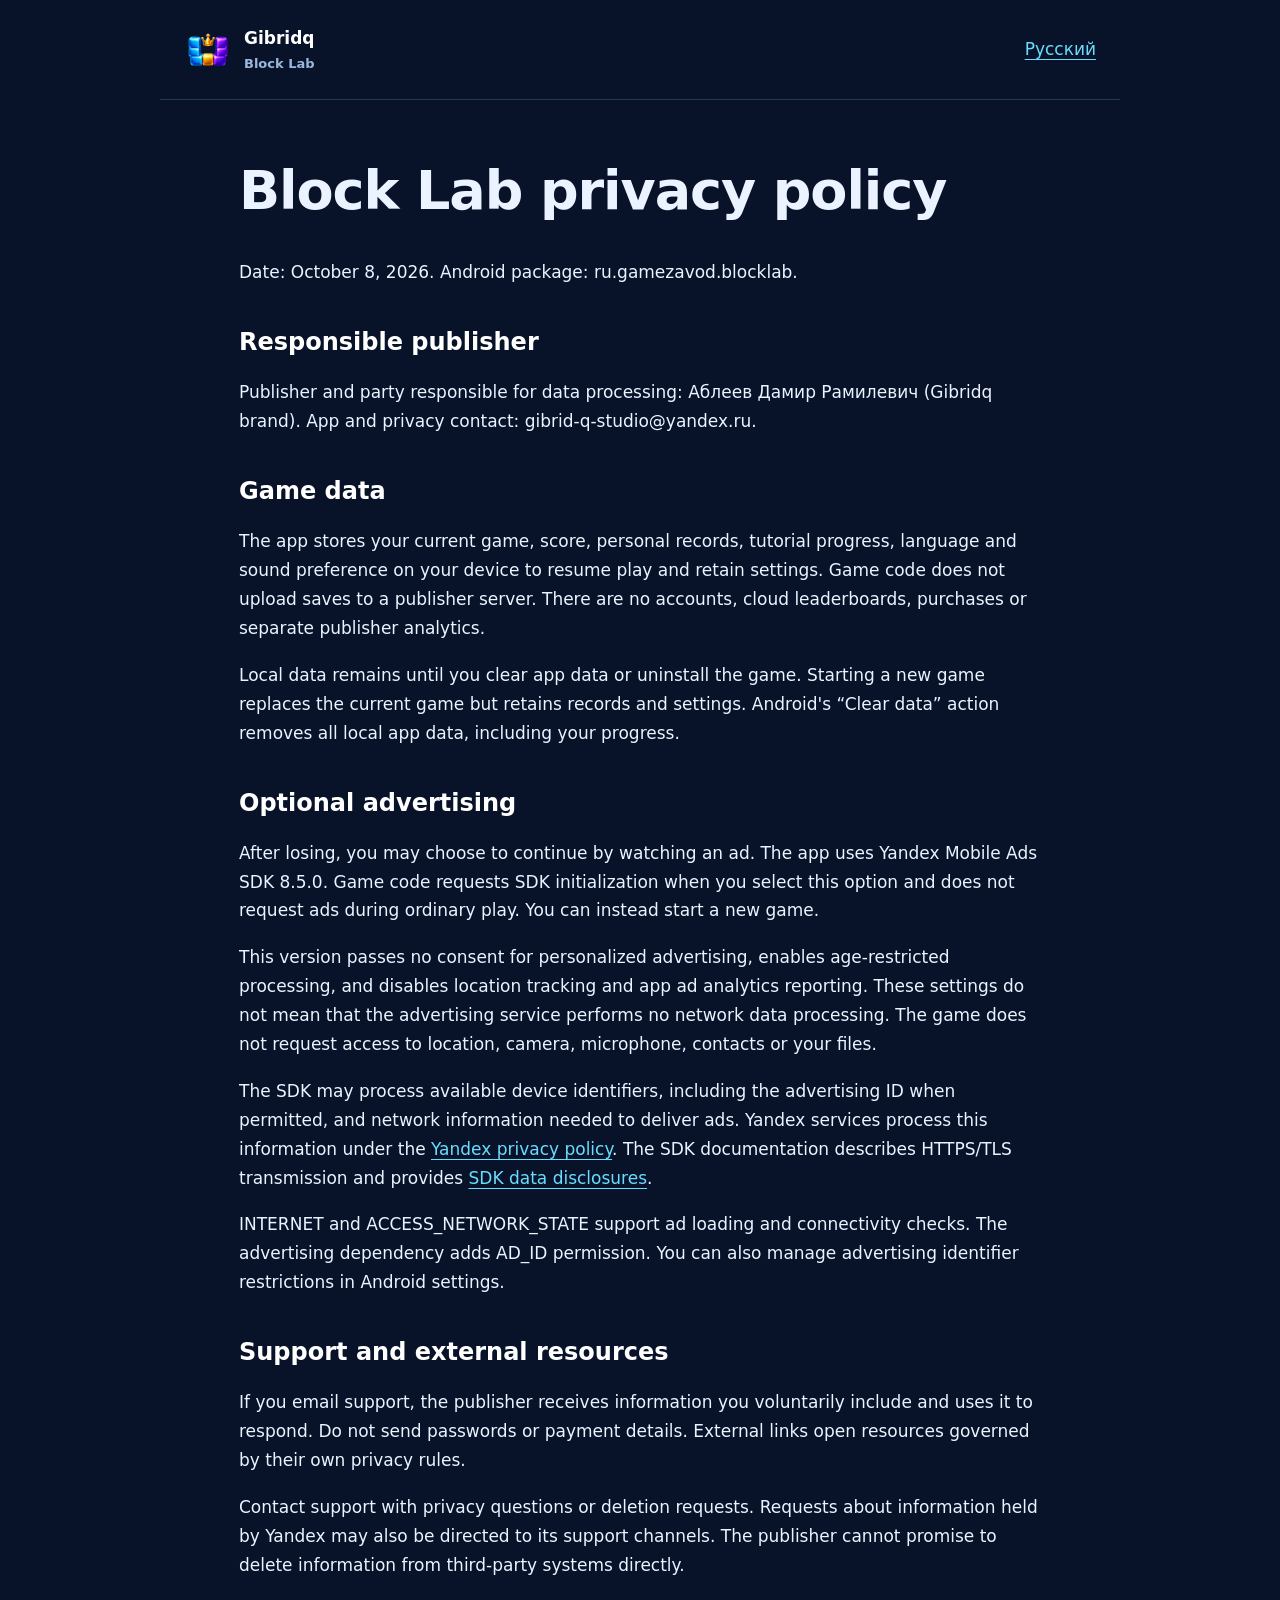
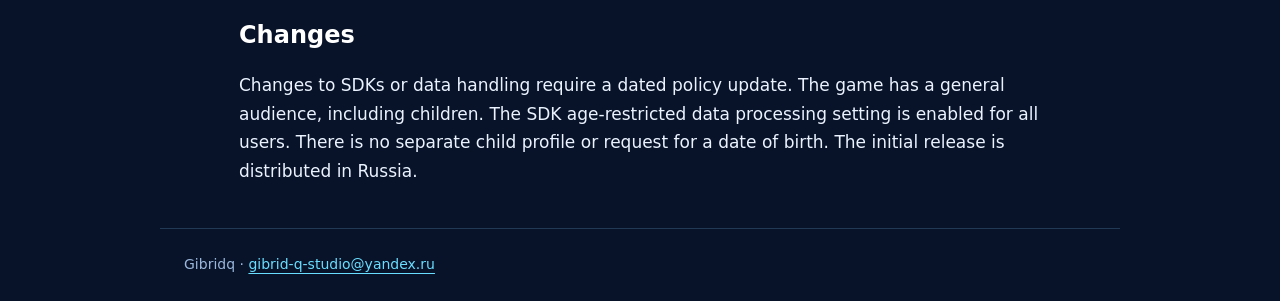
==== privacy-en.html @ aede2caa "Publish Block Lab support site and RU/EN privacy policy" ====
<!doctype html>
<html lang="en"><head><meta charset="utf-8"><meta name="viewport" content="width=device-width,initial-scale=1">
<title>Privacy policy · Gibridq</title><meta name="description" content="Block Lab by Gibridq: support and privacy policy.">
<link rel="icon" href="icon.png"><link rel="stylesheet" href="style.css"></head>
<body><header><a class="brand" href="index.html"><img src="icon.png" alt="" width="48" height="48"><span>Gibridq <small>Block Lab</small></span></a>
<nav><a href="privacy-ru.html">Русский</a></nav></header><main><h1>Block Lab privacy policy</h1>
<p>Date: October 8, 2026. Android package: ru.gamezavod.blocklab.</p>
<h2>Responsible publisher</h2>
<p>Publisher and party responsible for data processing: Аблеев Дамир Рамилевич (Gibridq brand). App and privacy contact: gibrid-q-studio@yandex.ru.</p>
<h2>Game data</h2>
<p>The app stores your current game, score, personal records, tutorial progress, language and sound preference on your device to resume play and retain settings. Game code does not upload saves to a publisher server. There are no accounts, cloud leaderboards, purchases or separate publisher analytics.</p>
<p>Local data remains until you clear app data or uninstall the game. Starting a new game replaces the current game but retains records and settings. Android&#x27;s “Clear data” action removes all local app data, including your progress.</p>
<h2>Optional advertising</h2>
<p>After losing, you may choose to continue by watching an ad. The app uses Yandex Mobile Ads SDK 8.5.0. Game code requests SDK initialization when you select this option and does not request ads during ordinary play. You can instead start a new game.</p>
<p>This version passes no consent for personalized advertising, enables age-restricted processing, and disables location tracking and app ad analytics reporting. These settings do not mean that the advertising service performs no network data processing. The game does not request access to location, camera, microphone, contacts or your files.</p>
<p>The SDK may process available device identifiers, including the advertising ID when permitted, and network information needed to deliver ads. Yandex services process this information under the <a href="https://yandex.com/legal/confidential/">Yandex privacy policy</a>. The SDK documentation describes HTTPS/TLS transmission and provides <a href="https://ads.yandex.com/helpcenter/en/dev/android/app-privacy-android">SDK data disclosures</a>.</p>
<p>INTERNET and ACCESS_NETWORK_STATE support ad loading and connectivity checks. The advertising dependency adds AD_ID permission. You can also manage advertising identifier restrictions in Android settings.</p>
<h2>Support and external resources</h2>
<p>If you email support, the publisher receives information you voluntarily include and uses it to respond. Do not send passwords or payment details. External links open resources governed by their own privacy rules.</p>
<p>Contact support with privacy questions or deletion requests. Requests about information held by Yandex may also be directed to its support channels. The publisher cannot promise to delete information from third-party systems directly.</p>
<h2>Changes</h2>
<p>Changes to SDKs or data handling require a dated policy update. The game has a general audience, including children. The SDK age-restricted data processing setting is enabled for all users. There is no separate child profile or request for a date of birth. The initial release is distributed in Russia.</p></main>
<footer>Gibridq · <a href="mailto:gibrid-q-studio@yandex.ru">gibrid-q-studio@yandex.ru</a></footer></body></html>
---- style.css ----
*{box-sizing:border-box}html{color-scheme:dark}body{margin:0;background:#081329;color:#eaf3ff;font:17px/1.7 system-ui,sans-serif}header,main,footer{max-width:960px;margin:auto;padding:24px}header{display:flex;justify-content:space-between;align-items:center;gap:16px;border-bottom:1px solid #213955}.brand{display:flex;align-items:center;gap:12px;text-decoration:none;color:#fff;font-weight:750}.brand img{border-radius:12px}.brand small{display:block;color:#9ab7dc;font-size:13px}a{color:#69ddff;text-underline-offset:4px;overflow-wrap:anywhere}a:hover{color:#fff}a:focus-visible{outline:3px solid #ffcf58;outline-offset:5px;border-radius:4px}main{max-width:850px}h1{font-size:clamp(30px,5vw,54px);line-height:1.15;letter-spacing:-.02em}h2{font-size:24px;line-height:1.3;margin-top:40px;color:#fff}p{margin:18px 0}section{margin-bottom:40px}.hero{text-align:center;padding:30px 0}.hero img{border-radius:36px;box-shadow:0 0 60px #00c7ff24}.eyebrow{color:#79ddff;font-size:14px;letter-spacing:.08em}.button{display:inline-block;border:1px solid #395e86;background:#12264b;border-radius:14px;padding:12px 18px;margin:4px 4px 4px 0;text-decoration:none}footer{border-top:1px solid #213955;color:#9ab7dc;font-size:14px}@media(max-width:520px){header,main,footer{padding:20px}body{font-size:16px}h2{font-size:21px}.hero img{width:150px;height:150px}}
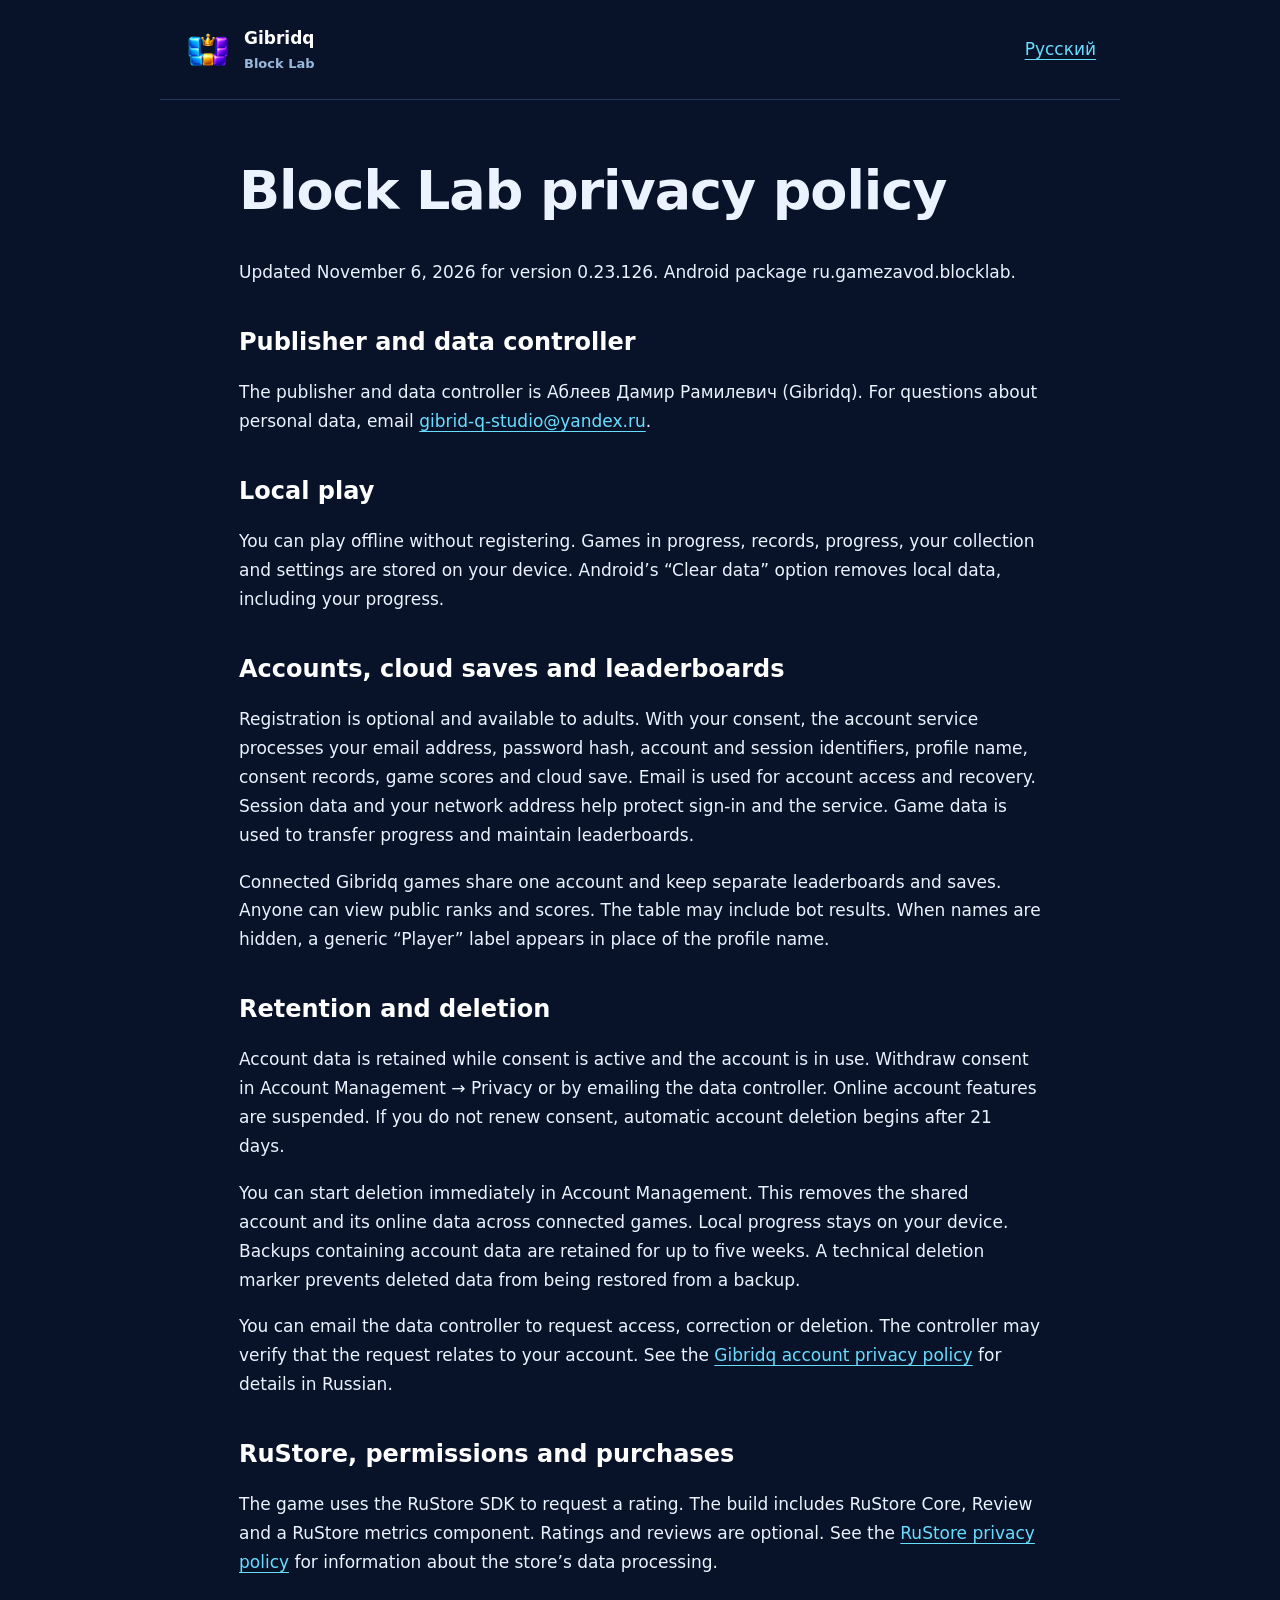
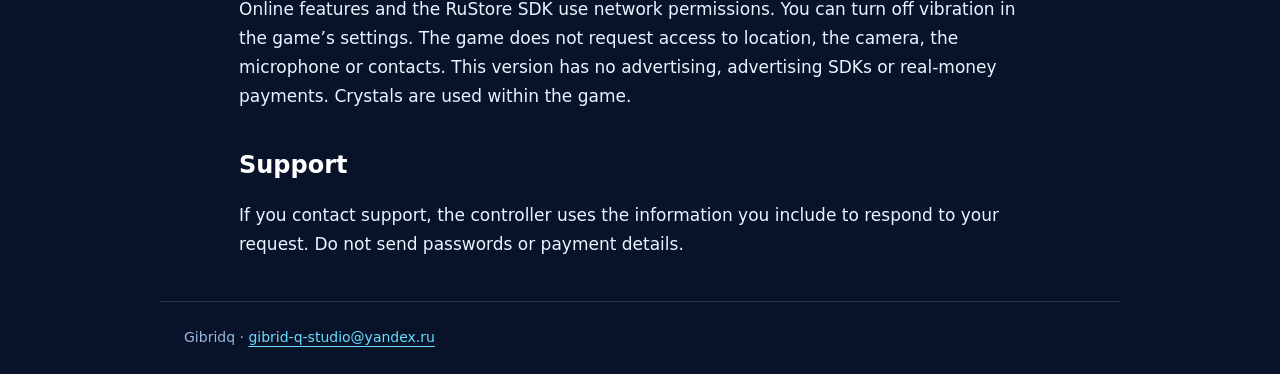
==== commit 40d34612: "Update Block Lab release gallery and privacy policy" ====
--- a/privacy-en.html
+++ b/privacy-en.html
@@ -1,23 +1,24 @@
-<!doctype html>
-<html lang="en"><head><meta charset="utf-8"><meta name="viewport" content="width=device-width,initial-scale=1">
-<title>Privacy policy · Gibridq</title><meta name="description" content="Block Lab by Gibridq: support and privacy policy.">
-<link rel="icon" href="icon.png"><link rel="stylesheet" href="style.css"></head>
-<body><header><a class="brand" href="index.html"><img src="icon.png" alt="" width="48" height="48"><span>Gibridq <small>Block Lab</small></span></a>
-<nav><a href="privacy-ru.html">Русский</a></nav></header><main><h1>Block Lab privacy policy</h1>
-<p>Date: October 8, 2026. Android package: ru.gamezavod.blocklab.</p>
-<h2>Responsible publisher</h2>
-<p>Publisher and party responsible for data processing: Аблеев Дамир Рамилевич (Gibridq brand). App and privacy contact: gibrid-q-studio@yandex.ru.</p>
-<h2>Game data</h2>
-<p>The app stores your current game, score, personal records, tutorial progress, language and sound preference on your device to resume play and retain settings. Game code does not upload saves to a publisher server. There are no accounts, cloud leaderboards, purchases or separate publisher analytics.</p>
-<p>Local data remains until you clear app data or uninstall the game. Starting a new game replaces the current game but retains records and settings. Android&#x27;s “Clear data” action removes all local app data, including your progress.</p>
-<h2>Optional advertising</h2>
-<p>After losing, you may choose to continue by watching an ad. The app uses Yandex Mobile Ads SDK 8.5.0. Game code requests SDK initialization when you select this option and does not request ads during ordinary play. You can instead start a new game.</p>
-<p>This version passes no consent for personalized advertising, enables age-restricted processing, and disables location tracking and app ad analytics reporting. These settings do not mean that the advertising service performs no network data processing. The game does not request access to location, camera, microphone, contacts or your files.</p>
-<p>The SDK may process available device identifiers, including the advertising ID when permitted, and network information needed to deliver ads. Yandex services process this information under the <a href="https://yandex.com/legal/confidential/">Yandex privacy policy</a>. The SDK documentation describes HTTPS/TLS transmission and provides <a href="https://ads.yandex.com/helpcenter/en/dev/android/app-privacy-android">SDK data disclosures</a>.</p>
-<p>INTERNET and ACCESS_NETWORK_STATE support ad loading and connectivity checks. The advertising dependency adds AD_ID permission. You can also manage advertising identifier restrictions in Android settings.</p>
-<h2>Support and external resources</h2>
-<p>If you email support, the publisher receives information you voluntarily include and uses it to respond. Do not send passwords or payment details. External links open resources governed by their own privacy rules.</p>
-<p>Contact support with privacy questions or deletion requests. Requests about information held by Yandex may also be directed to its support channels. The publisher cannot promise to delete information from third-party systems directly.</p>
-<h2>Changes</h2>
-<p>Changes to SDKs or data handling require a dated policy update. The game has a general audience, including children. The SDK age-restricted data processing setting is enabled for all users. There is no separate child profile or request for a date of birth. The initial release is distributed in Russia.</p></main>
-<footer>Gibridq · <a href="mailto:gibrid-q-studio@yandex.ru">gibrid-q-studio@yandex.ru</a></footer></body></html>+<!doctype html>
+<html lang="en"><head><meta charset="utf-8"><meta name="viewport" content="width=device-width,initial-scale=1">
+<title>Privacy policy · Gibridq</title><meta name="description" content="Block Lab by Gibridq: support and privacy policy.">
+<link rel="icon" href="icon.png"><link rel="stylesheet" href="style.css"></head>
+<body><header><a class="brand" href="index.html"><img src="icon.png" alt="" width="48" height="48"><span>Gibridq <small>Block Lab</small></span></a>
+<nav><a href="privacy-ru.html">Русский</a></nav></header><main><h1>Block Lab privacy policy</h1>
+<p>Updated November 6, 2026 for version 0.23.126. Android package ru.gamezavod.blocklab.</p>
+<h2>Publisher and data controller</h2>
+<p>The publisher and data controller is Аблеев Дамир Рамилевич (Gibridq). For questions about personal data, email <a href="mailto:gibrid-q-studio@yandex.ru">gibrid-q-studio@yandex.ru</a>.</p>
+<h2>Local play</h2>
+<p>You can play offline without registering. Games in progress, records, progress, your collection and settings are stored on your device. Android’s “Clear data” option removes local data, including your progress.</p>
+<h2>Accounts, cloud saves and leaderboards</h2>
+<p>Registration is optional and available to adults. With your consent, the account service processes your email address, password hash, account and session identifiers, profile name, consent records, game scores and cloud save. Email is used for account access and recovery. Session data and your network address help protect sign-in and the service. Game data is used to transfer progress and maintain leaderboards.</p>
+<p>Connected Gibridq games share one account and keep separate leaderboards and saves. Anyone can view public ranks and scores. The table may include bot results. When names are hidden, a generic “Player” label appears in place of the profile name.</p>
+<h2>Retention and deletion</h2>
+<p>Account data is retained while consent is active and the account is in use. Withdraw consent in Account Management → Privacy or by emailing the data controller. Online account features are suspended. If you do not renew consent, automatic account deletion begins after 21 days.</p>
+<p>You can start deletion immediately in Account Management. This removes the shared account and its online data across connected games. Local progress stays on your device. Backups containing account data are retained for up to five weeks. A technical deletion marker prevents deleted data from being restored from a backup.</p>
+<p>You can email the data controller to request access, correction or deletion. The controller may verify that the request relates to your account. See the <a href="https://api.gibridq-studio.ru/privacy/accounts">Gibridq account privacy policy</a> for details in Russian.</p>
+<h2>RuStore, permissions and purchases</h2>
+<p>The game uses the RuStore SDK to request a rating. The build includes RuStore Core, Review and a RuStore metrics component. Ratings and reviews are optional. See the <a href="https://www.rustore.ru/help/legal/privacy-policy-users">RuStore privacy policy</a> for information about the store’s data processing.</p>
+<p>Online features and the RuStore SDK use network permissions. You can turn off vibration in the game’s settings. The game does not request access to location, the camera, the microphone or contacts. This version has no advertising, advertising SDKs or real-money payments. Crystals are used within the game.</p>
+<h2>Support</h2>
+<p>If you contact support, the controller uses the information you include to respond to your request. Do not send passwords or payment details.</p></main>
+<footer>Gibridq · <a href="mailto:gibrid-q-studio@yandex.ru">gibrid-q-studio@yandex.ru</a></footer></body></html>
--- a/style.css
+++ b/style.css
@@ -1 +1,22 @@
-*{box-sizing:border-box}html{color-scheme:dark}body{margin:0;background:#081329;color:#eaf3ff;font:17px/1.7 system-ui,sans-serif}header,main,footer{max-width:960px;margin:auto;padding:24px}header{display:flex;justify-content:space-between;align-items:center;gap:16px;border-bottom:1px solid #213955}.brand{display:flex;align-items:center;gap:12px;text-decoration:none;color:#fff;font-weight:750}.brand img{border-radius:12px}.brand small{display:block;color:#9ab7dc;font-size:13px}a{color:#69ddff;text-underline-offset:4px;overflow-wrap:anywhere}a:hover{color:#fff}a:focus-visible{outline:3px solid #ffcf58;outline-offset:5px;border-radius:4px}main{max-width:850px}h1{font-size:clamp(30px,5vw,54px);line-height:1.15;letter-spacing:-.02em}h2{font-size:24px;line-height:1.3;margin-top:40px;color:#fff}p{margin:18px 0}section{margin-bottom:40px}.hero{text-align:center;padding:30px 0}.hero img{border-radius:36px;box-shadow:0 0 60px #00c7ff24}.eyebrow{color:#79ddff;font-size:14px;letter-spacing:.08em}.button{display:inline-block;border:1px solid #395e86;background:#12264b;border-radius:14px;padding:12px 18px;margin:4px 4px 4px 0;text-decoration:none}footer{border-top:1px solid #213955;color:#9ab7dc;font-size:14px}@media(max-width:520px){header,main,footer{padding:20px}body{font-size:16px}h2{font-size:21px}.hero img{width:150px;height:150px}}+*{box-sizing:border-box}html{color-scheme:dark}body{margin:0;background:#081329;color:#eaf3ff;font:17px/1.7 system-ui,sans-serif}header,main,footer{max-width:960px;margin:auto;padding:24px}header{display:flex;justify-content:space-between;align-items:center;gap:16px;border-bottom:1px solid #213955}.brand{display:flex;align-items:center;gap:12px;text-decoration:none;color:#fff;font-weight:750}.brand img{border-radius:12px}.brand small{display:block;color:#9ab7dc;font-size:13px}a{color:#69ddff;text-underline-offset:4px;overflow-wrap:anywhere}a:hover{color:#fff}a:focus-visible{outline:3px solid #ffcf58;outline-offset:5px;border-radius:4px}main{max-width:850px}h1{font-size:clamp(30px,5vw,54px);line-height:1.15;letter-spacing:-.02em}h2{font-size:24px;line-height:1.3;margin-top:40px;color:#fff}p{margin:18px 0}section{margin-bottom:40px}.hero{text-align:center;padding:30px 0}.hero img{border-radius:36px;box-shadow:0 0 60px #00c7ff24}.eyebrow{color:#79ddff;font-size:14px;letter-spacing:.08em}.button{display:inline-block;border:1px solid #395e86;background:#12264b;border-radius:14px;padding:12px 18px;margin:4px 4px 4px 0;text-decoration:none}footer{border-top:1px solid #213955;color:#9ab7dc;font-size:14px}@media(max-width:520px){header,main,footer{padding:20px}body{font-size:16px}h2{font-size:21px}.hero img{width:150px;height:150px}}
+.screens {
+  display: grid;
+  grid-template-columns: repeat(5, minmax(0, 1fr));
+  gap: 12px;
+  list-style: none;
+  margin: 0;
+  padding: 0;
+}
+.screens a {
+  display: block;
+  border: 1px solid #395e86;
+  border-radius: 12px;
+  overflow: hidden;
+  background: #12264b;
+}
+.screens a:hover { border-color: #69ddff; }
+.screens img { display: block; width: 100%; height: auto; }
+.screen-note { color: #9ab7dc; font-size: 14px; }
+@media (max-width: 620px) {
+  .screens { grid-template-columns: repeat(2, minmax(0, 1fr)); }
+}
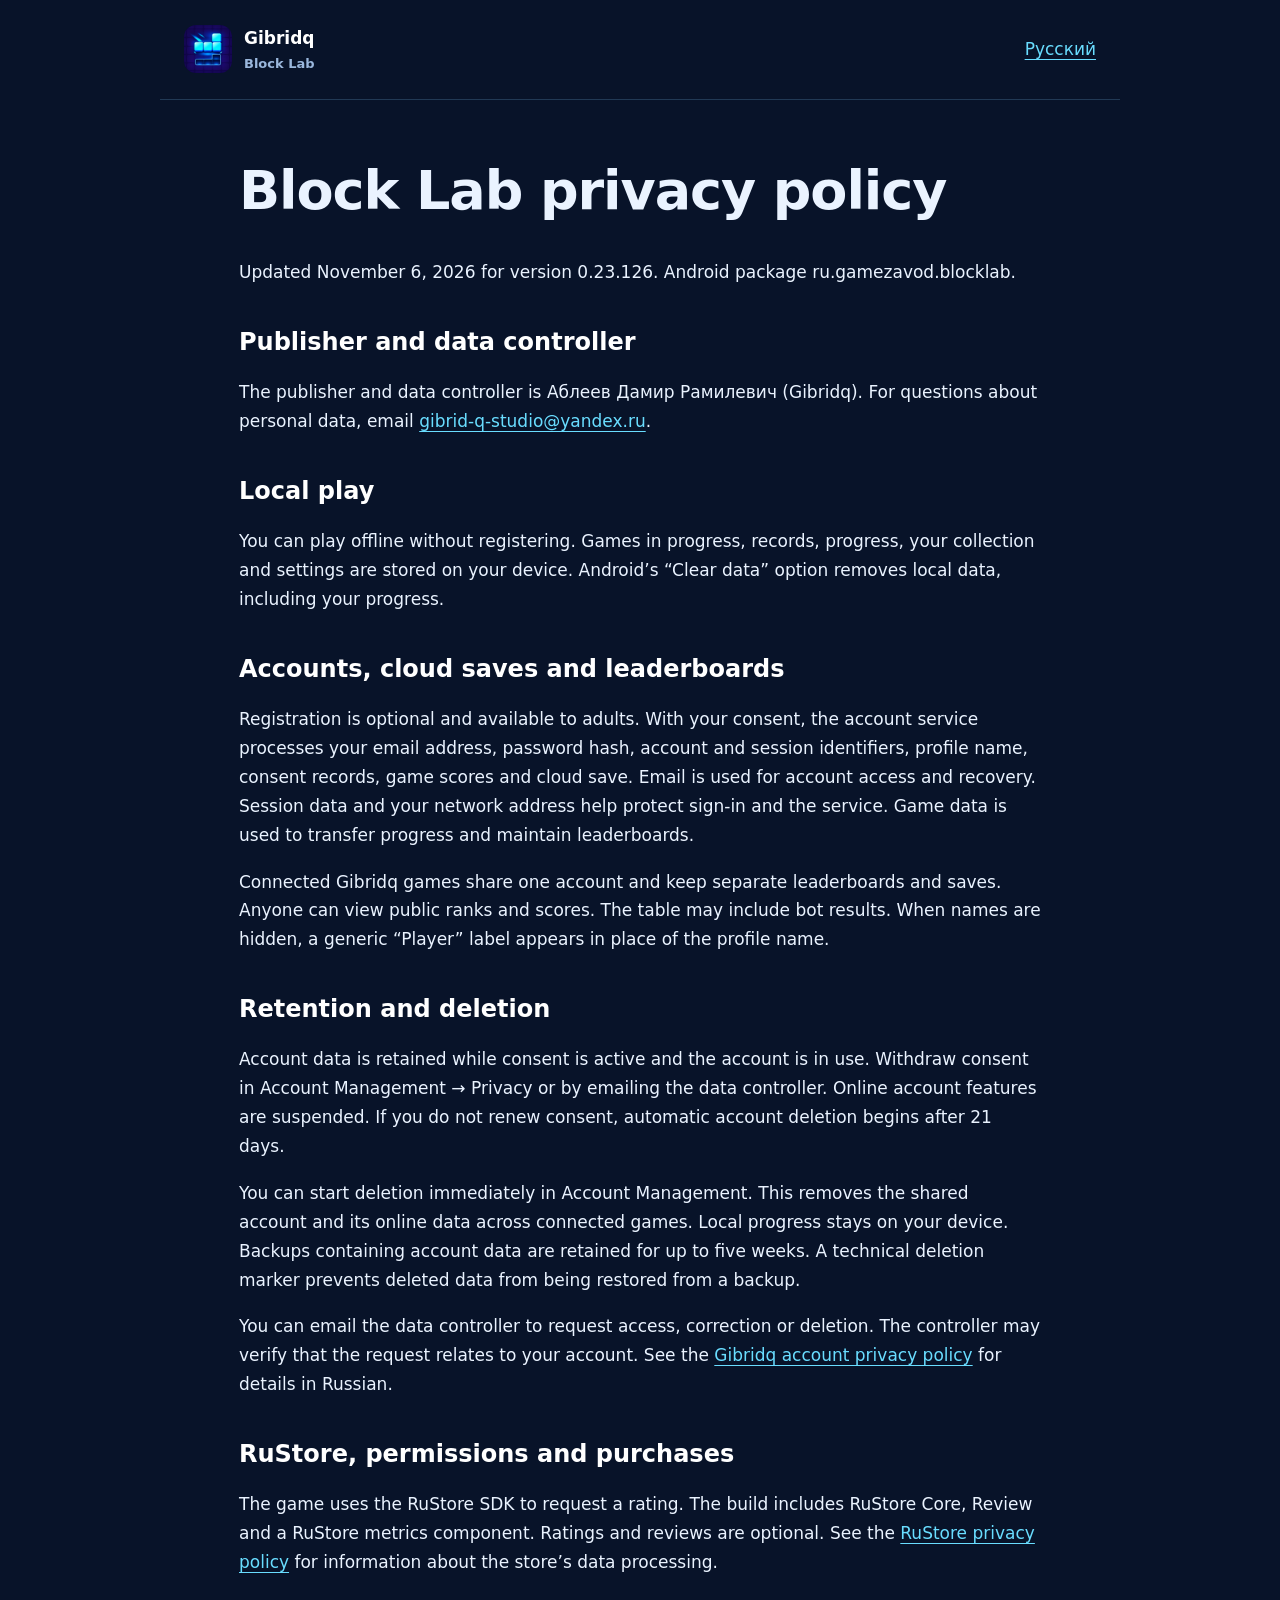
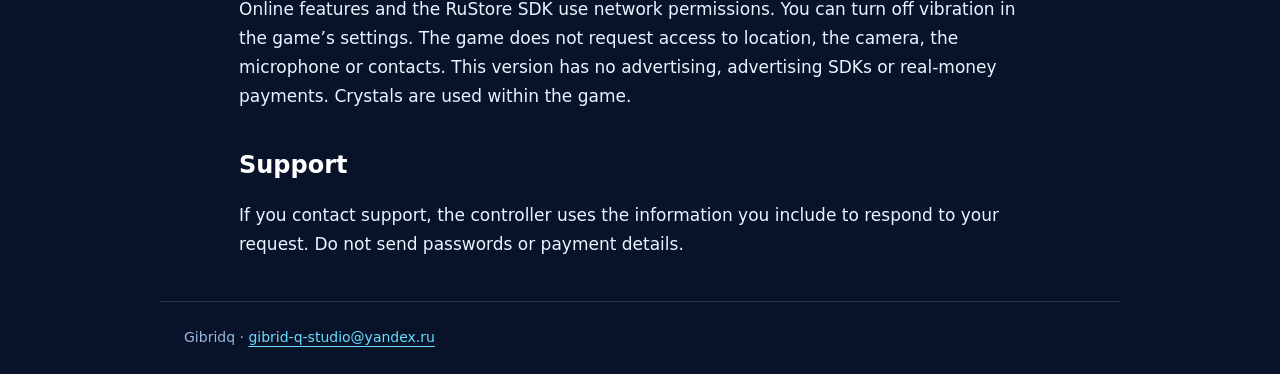
==== commit 9c4dd15e: "Use the approved G1 icon on the public site" ====
--- a/privacy-en.html
+++ b/privacy-en.html
@@ -1,8 +1,8 @@
 <!doctype html>
 <html lang="en"><head><meta charset="utf-8"><meta name="viewport" content="width=device-width,initial-scale=1">
 <title>Privacy policy · Gibridq</title><meta name="description" content="Block Lab by Gibridq: support and privacy policy.">
-<link rel="icon" href="icon.png"><link rel="stylesheet" href="style.css"></head>
-<body><header><a class="brand" href="index.html"><img src="icon.png" alt="" width="48" height="48"><span>Gibridq <small>Block Lab</small></span></a>
+<link rel="icon" href="icon.png?v=g1"><link rel="stylesheet" href="style.css"></head>
+<body><header><a class="brand" href="index.html"><img src="icon.png?v=g1" alt="" width="48" height="48"><span>Gibridq <small>Block Lab</small></span></a>
 <nav><a href="privacy-ru.html">Русский</a></nav></header><main><h1>Block Lab privacy policy</h1>
 <p>Updated November 6, 2026 for version 0.23.126. Android package ru.gamezavod.blocklab.</p>
 <h2>Publisher and data controller</h2>
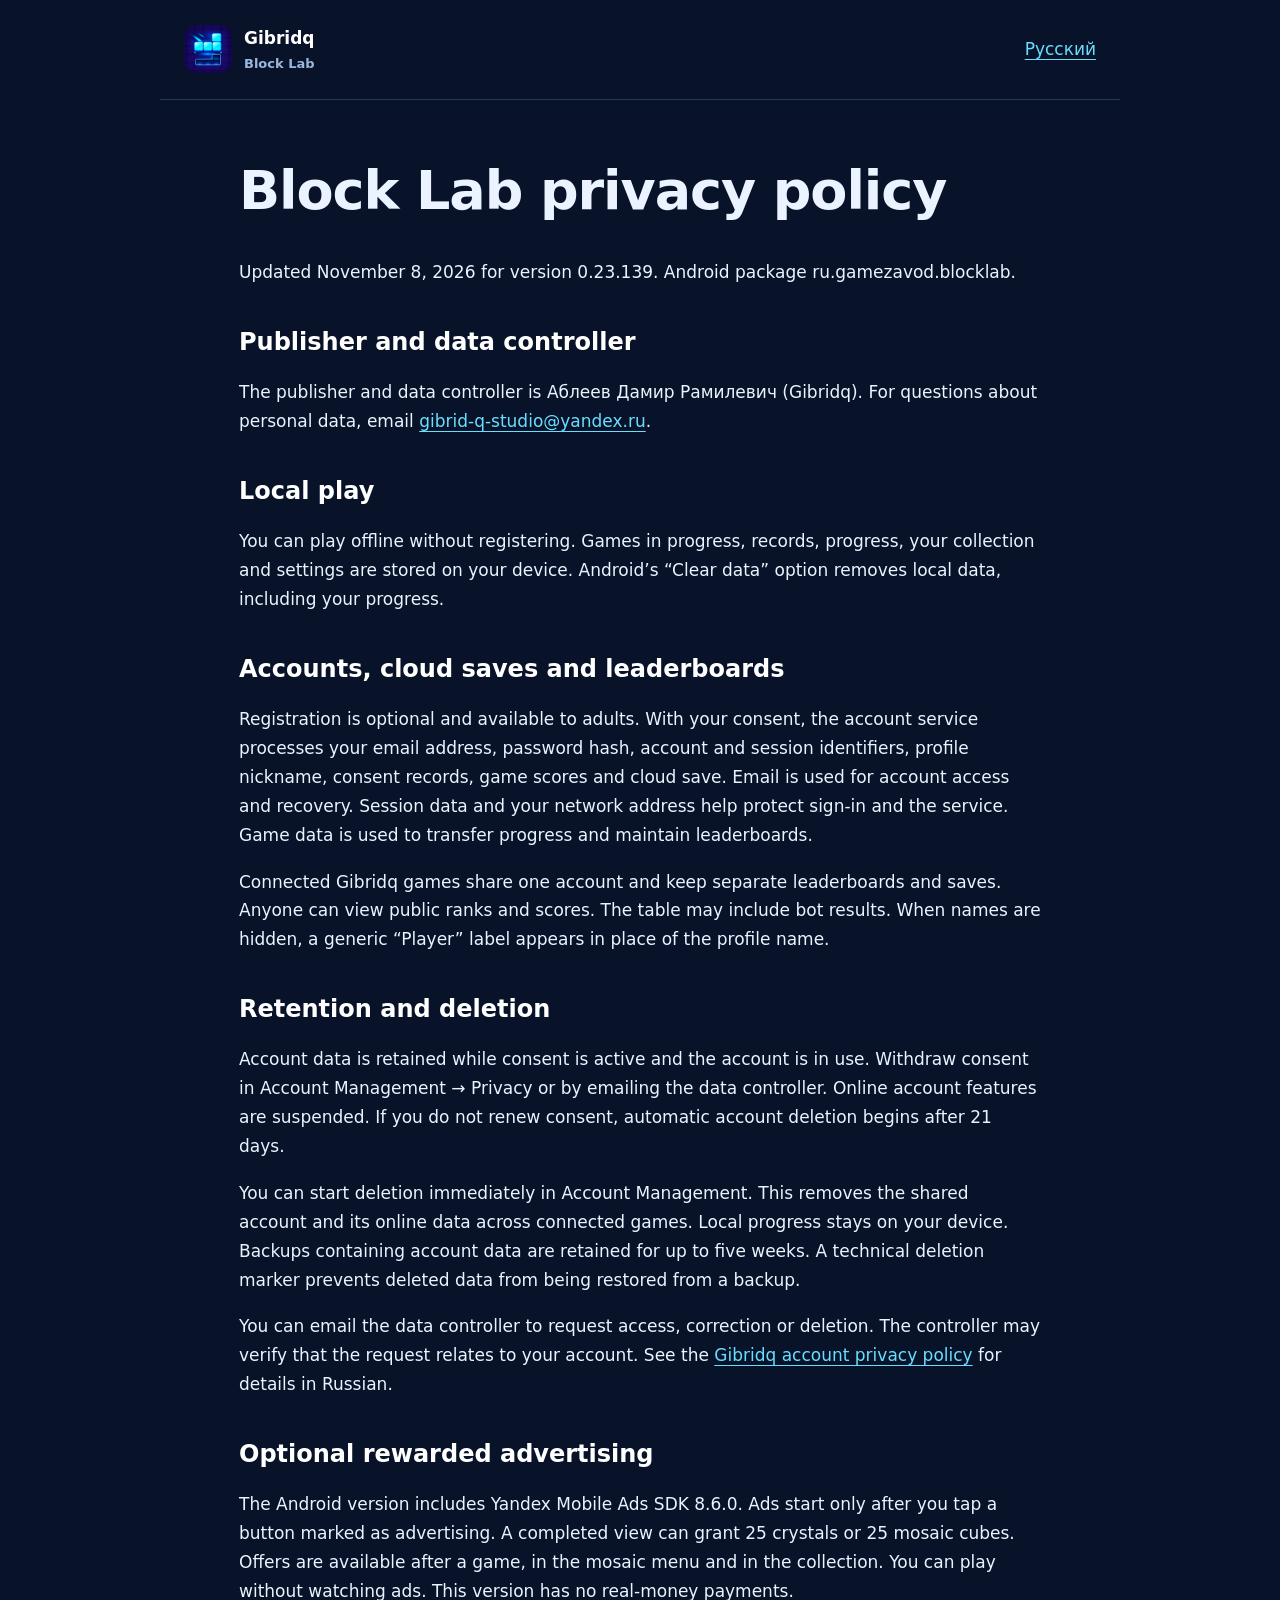
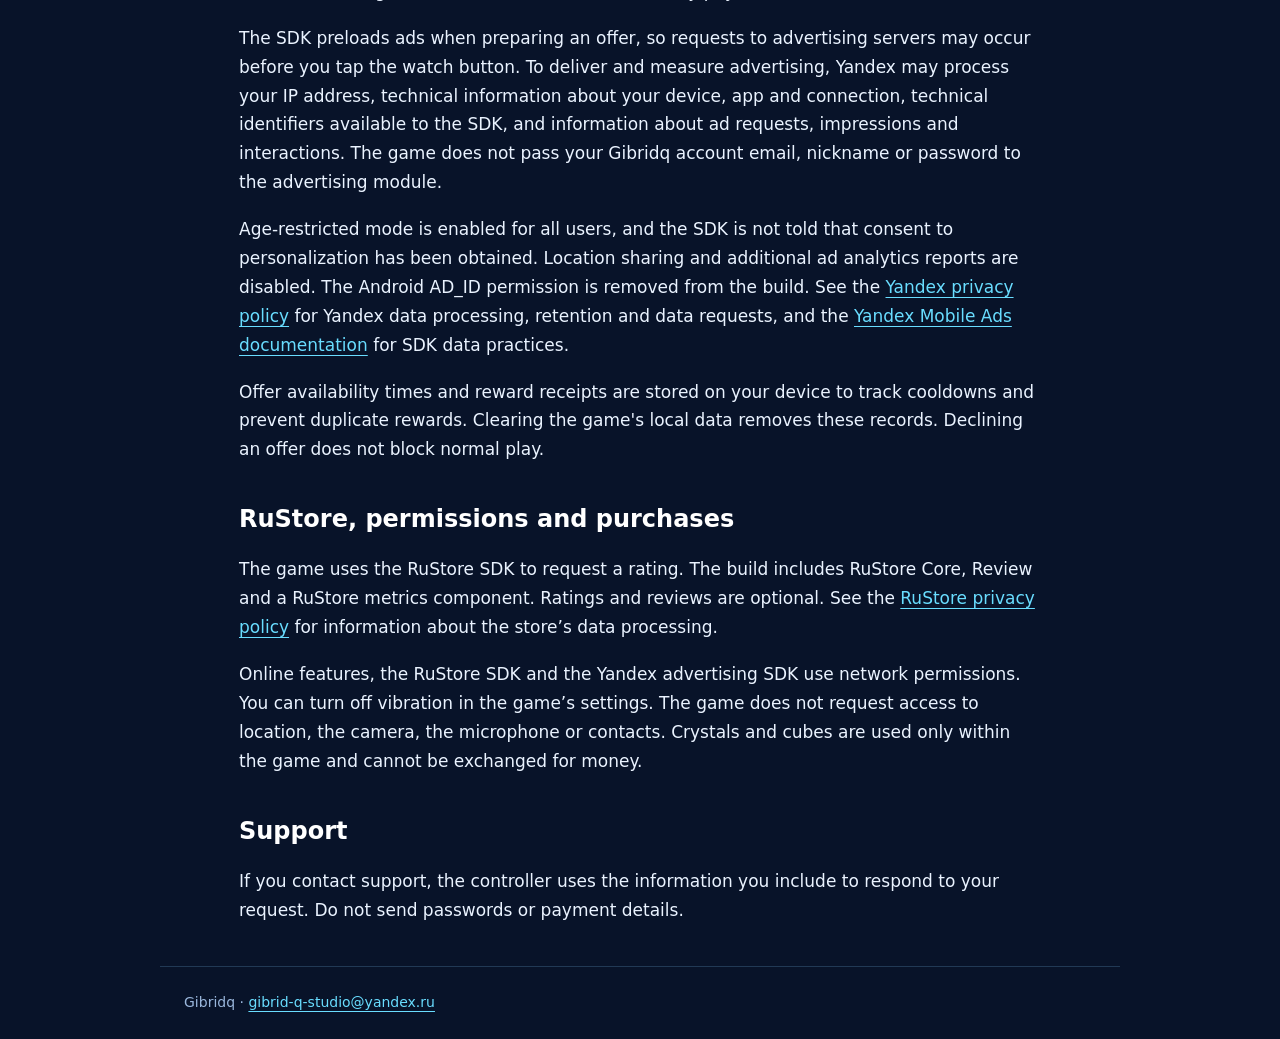
==== commit 01667adf: "Update Block Lab privacy policy for rewarded advertising" ====
--- a/privacy-en.html
+++ b/privacy-en.html
@@ -4,21 +4,26 @@
 <link rel="icon" href="icon.png?v=g1"><link rel="stylesheet" href="style.css"></head>
 <body><header><a class="brand" href="index.html"><img src="icon.png?v=g1" alt="" width="48" height="48"><span>Gibridq <small>Block Lab</small></span></a>
 <nav><a href="privacy-ru.html">Русский</a></nav></header><main><h1>Block Lab privacy policy</h1>
-<p>Updated November 6, 2026 for version 0.23.126. Android package ru.gamezavod.blocklab.</p>
+<p>Updated November 8, 2026 for version 0.23.139. Android package ru.gamezavod.blocklab.</p>
 <h2>Publisher and data controller</h2>
 <p>The publisher and data controller is Аблеев Дамир Рамилевич (Gibridq). For questions about personal data, email <a href="mailto:gibrid-q-studio@yandex.ru">gibrid-q-studio@yandex.ru</a>.</p>
 <h2>Local play</h2>
 <p>You can play offline without registering. Games in progress, records, progress, your collection and settings are stored on your device. Android’s “Clear data” option removes local data, including your progress.</p>
 <h2>Accounts, cloud saves and leaderboards</h2>
-<p>Registration is optional and available to adults. With your consent, the account service processes your email address, password hash, account and session identifiers, profile name, consent records, game scores and cloud save. Email is used for account access and recovery. Session data and your network address help protect sign-in and the service. Game data is used to transfer progress and maintain leaderboards.</p>
+<p>Registration is optional and available to adults. With your consent, the account service processes your email address, password hash, account and session identifiers, profile nickname, consent records, game scores and cloud save. Email is used for account access and recovery. Session data and your network address help protect sign-in and the service. Game data is used to transfer progress and maintain leaderboards.</p>
 <p>Connected Gibridq games share one account and keep separate leaderboards and saves. Anyone can view public ranks and scores. The table may include bot results. When names are hidden, a generic “Player” label appears in place of the profile name.</p>
 <h2>Retention and deletion</h2>
 <p>Account data is retained while consent is active and the account is in use. Withdraw consent in Account Management → Privacy or by emailing the data controller. Online account features are suspended. If you do not renew consent, automatic account deletion begins after 21 days.</p>
 <p>You can start deletion immediately in Account Management. This removes the shared account and its online data across connected games. Local progress stays on your device. Backups containing account data are retained for up to five weeks. A technical deletion marker prevents deleted data from being restored from a backup.</p>
 <p>You can email the data controller to request access, correction or deletion. The controller may verify that the request relates to your account. See the <a href="https://api.gibridq-studio.ru/privacy/accounts">Gibridq account privacy policy</a> for details in Russian.</p>
+<h2>Optional rewarded advertising</h2>
+<p>The Android version includes Yandex Mobile Ads SDK 8.6.0. Ads start only after you tap a button marked as advertising. A completed view can grant 25 crystals or 25 mosaic cubes. Offers are available after a game, in the mosaic menu and in the collection. You can play without watching ads. This version has no real-money payments.</p>
+<p>The SDK preloads ads when preparing an offer, so requests to advertising servers may occur before you tap the watch button. To deliver and measure advertising, Yandex may process your IP address, technical information about your device, app and connection, technical identifiers available to the SDK, and information about ad requests, impressions and interactions. The game does not pass your Gibridq account email, nickname or password to the advertising module.</p>
+<p>Age-restricted mode is enabled for all users, and the SDK is not told that consent to personalization has been obtained. Location sharing and additional ad analytics reports are disabled. The Android AD_ID permission is removed from the build. See the <a href="https://yandex.com/legal/confidential/">Yandex privacy policy</a> for Yandex data processing, retention and data requests, and the <a href="https://ads.yandex.com/helpcenter/en/dev/android/app-privacy-android">Yandex Mobile Ads documentation</a> for SDK data practices.</p>
+<p>Offer availability times and reward receipts are stored on your device to track cooldowns and prevent duplicate rewards. Clearing the game's local data removes these records. Declining an offer does not block normal play.</p>
 <h2>RuStore, permissions and purchases</h2>
 <p>The game uses the RuStore SDK to request a rating. The build includes RuStore Core, Review and a RuStore metrics component. Ratings and reviews are optional. See the <a href="https://www.rustore.ru/help/legal/privacy-policy-users">RuStore privacy policy</a> for information about the store’s data processing.</p>
-<p>Online features and the RuStore SDK use network permissions. You can turn off vibration in the game’s settings. The game does not request access to location, the camera, the microphone or contacts. This version has no advertising, advertising SDKs or real-money payments. Crystals are used within the game.</p>
+<p>Online features, the RuStore SDK and the Yandex advertising SDK use network permissions. You can turn off vibration in the game’s settings. The game does not request access to location, the camera, the microphone or contacts. Crystals and cubes are used only within the game and cannot be exchanged for money.</p>
 <h2>Support</h2>
 <p>If you contact support, the controller uses the information you include to respond to your request. Do not send passwords or payment details.</p></main>
 <footer>Gibridq · <a href="mailto:gibrid-q-studio@yandex.ru">gibrid-q-studio@yandex.ru</a></footer></body></html>
